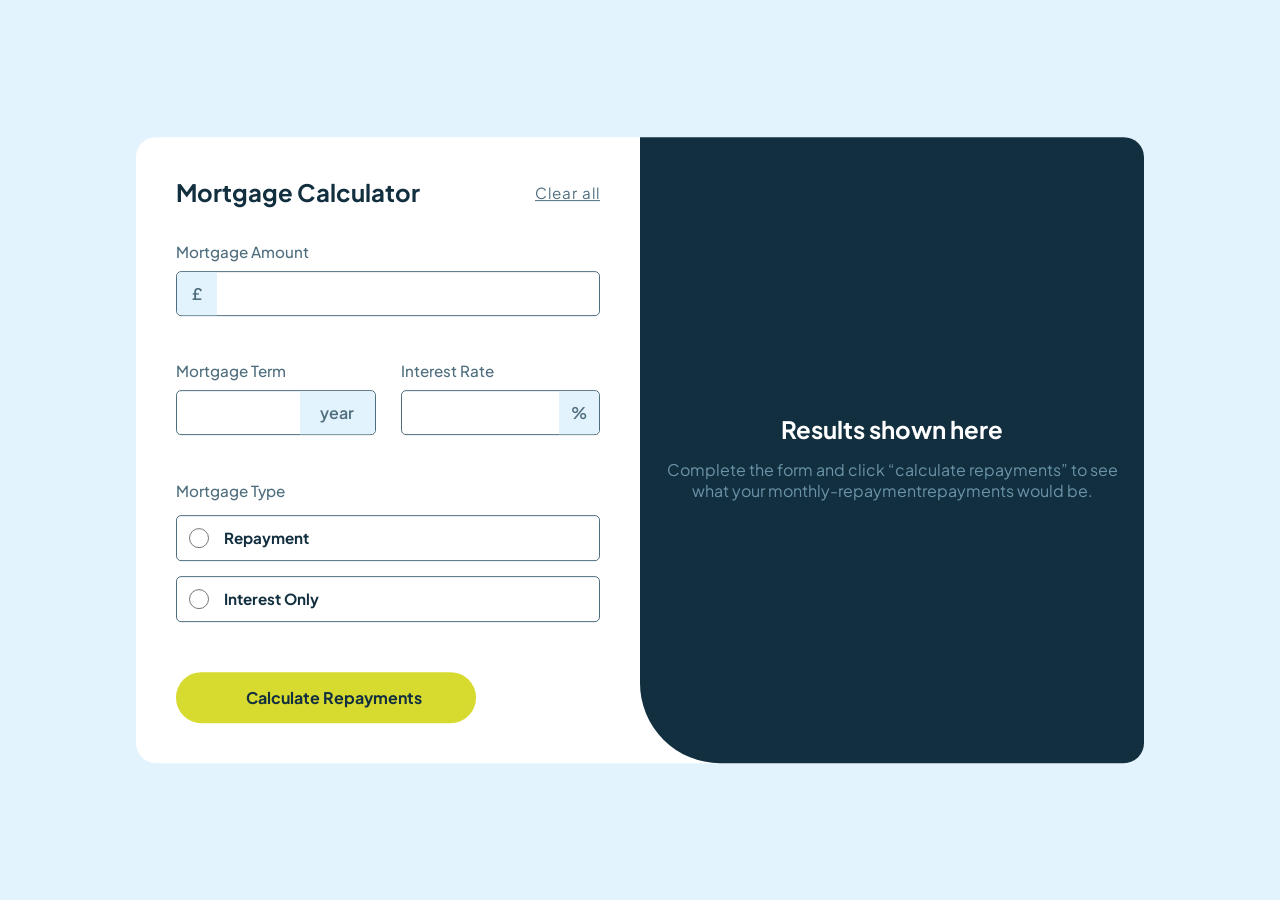
==== Mortgage repayment calculator App/index.html @ c253a46a "Add files via upload" ====
<!DOCTYPE html>
<html lang="en">
  <head>
    <meta charset="UTF-8" />
    <meta name="viewport" content="width=device-width, initial-scale=1.0" />
    <!-- displays site properly based on user's device -->

    <link
      rel="icon"
      type="image/png"
      sizes="32x32"
      href="./assets/images/favicon-32x32.png"
    />

    <title> Mortgage repayment calculator</title>

    <!-- Feel free to remove these styles or customise in your own stylesheet 👍 -->
    <link rel="stylesheet" href="style.css" />
  </head>
  <body>
    <main>
      <section>
        <div class="container">
          <div class="details-container">
            <div class="header-container">
              <h1>Mortgage Calculator</h1>
              <button class="clear-button">Clear all</button>
            </div>
            <form action="">
              <div class="amount">
                <label for="mortgage-amount-input">Mortgage Amount</label>
                <input
                  type="number"
                  id="mortgage-amount-input"
                  name="mortgage-amount-input"
                />
                <div class="pound-symbol symbol-background">&pound;</div>
                <p class="error-msg"></p>
              </div>

              <div class="term-interest-container">
                <div class="term-container">
                  <label for="Mortgage-term">Mortgage Term</label>
                  <input
                    type="number"
                    id="mortgage-term-input"
                    name="mortgage-term-input"
                  />
                  <div class="year-symbol symbol-background">year</div>
                  <p class="error-msg"></p>
                </div>

                <div class="interest-container">
                  <label for="interest-rate">Interest Rate</label>
                  <input
                    type="number"
                    id="interest-rate-input"
                    name="interest-rate"
                  />
                  <div class="percent-symbol symbol-background">%</div>
                  <p class="error-msg"></p>
                </div>
              </div>

              <div class="type-container">
                <label for="Mortgage-type">Mortgage Type</label>
                <label for="repayment-option" class="option repayment-label">
                  <input
                    type="radio"
                    name="Mortgagetype"
                    id="repayment-option"
                    value="repayment"
                  />Repayment
                </label>
                <label
                  for="interest-only-option"
                  class="option interestonly-label"
                >
                  <input
                    type="radio"
                    id="interest-only-option"
                    value="interestonly"
                    name="Mortgagetype"
                  />Interest Only</label
                >
                <p class="error-msg"></p>
              </div>
              <button class="calculate-button">
                <img src="assets/images/icon-calculator.svg" alt="" />
                <span>Calculate Repayments</span>
              </button>
            </form>
          </div>

          <div class="results-container">
            <div class="results-header">
              <img src="assets/images/illustration-empty.svg" alt="" />
              <h2>Results shown here</h2>
              <p class="desc">
                Complete the form and click “calculate repayments” to see what
                your monthly-repaymentrepayments would be.
              </p>
            </div>

            <div class="results-details">
              <h2>Your Results</h2>
              <p>
                Your results are shown below based on the information you
                provided. To adjust the results, edit the form and click
                “calculate repayments” again.
              </p>

              <div class="results-summary">
                <p class="monthly-repayment-label">Your monthly repayment</p>
                <h3 class="monthly-repayment label-amount"></h3>
                <hr />
                <p class="total-repayment-label">
                  total you'll repay over the term
                </p>
                <h3 class="total-repayment label-amount"></h3>
              </div>
            </div>
          </div>
        </div>
      </section>
    </main>
    <script src="app.js"></script>
  </body>
</html>
---- Mortgage repayment calculator App/style.css ----
@import url("https://fonts.googleapis.com/css2?family=Plus+Jakarta+Sans:ital,wght@0,200..800;1,200..800&display=swap");

* {
  margin: 0;
  padding: 0;
  box-sizing: border-box;
  font-family: "Plus Jakarta Sans", sans-serif;
}

:root {
  --Lime: hsl(61, 70%, 52%);
  --Red: hsl(4, 69%, 50%);

  --White: hsl(0, 0%, 100%);
  --Slate100: hsl(202, 86%, 94%);
  --Slate300: hsl(203, 41%, 72%);
  --Slate500: hsl(200, 26%, 54%);
  --Slate700: hsl(200, 24%, 40%);
  --Slate900: hsl(202, 55%, 16%);
}

body {
  background-color: var(--Slate100);
}

.container {
  position: absolute;
  left: 50%;
  top: 50%;
  transform: translate(-50%, -50%);
  display: flex;
  background-color: var(--White);
  border-radius: 20px;
  width: 63em;
}

.details-container {
  width: 50%;
  padding: 2.5rem;
}

.header-container {
  display: flex;
  align-items: center;
  justify-content: space-between;
  margin-bottom: 2.2rem;
}

h1 {
  color: var(--Slate900);
}

.clear-button {
  text-decoration: underline;
  font-size: 0.95em;
  color: var(--Slate700);
  letter-spacing: 1px;
  cursor: pointer;
  background-color: transparent;
  border: none;
}

.amount {
  display: flex;
  flex-direction: column;
  gap: 10px;
  position: relative;
}

.amount > label,
.term-container > label,
.interest-container > label,
.type-container > label {
  color: var(--Slate700);
  font-size: 0.95em;
  font-weight: 500;
}

#mortgage-amount-input,
#mortgage-term-input,
#interest-rate-input {
  width: 100%;
  height: 45px;
  border-radius: 5px;
  border: 1px solid var(--Slate700);
  padding: 10px 10px 10px 55px;
  font-weight: 700;
  font-size: 1em;
  cursor: pointer;
}

#mortgage-amount-input:hover,
#mortgage-term-input:hover,
#interest-rate-input:hover {
  border-color: var(--Lime);
}

.symbol-background {
  background-color: var(--Slate100);
  position: absolute;
  height: 43px;
  top: 30px;
  display: flex;
  align-items: center;
  justify-content: center;
  font-weight: 600;
  color: var(--Slate700);
}

.pound-symbol {
  width: 40px;
  border-radius: 5px 0 0 5px;
  left: 1px;
}

.year-symbol {
  right: 1px;
  width: 75px;
  border-radius: 0 5px 5px 0px;
}

.percent-symbol {
  right: 1px;
  border-radius: 0 5px 5px 0px;
  width: 40px;
}

.term-interest-container {
  display: flex;
  align-items: center;
  gap: 25px;
  margin-top: 2.2rem;
}

.term-container,
.interest-container {
  display: flex;
  flex-direction: column;
  gap: 10px;
  position: relative;
}

#mortgage-term-input,
#interest-rate-input {
  padding: 15px;
}

#mortgage-amount-input:hover + .symbol-background,
#mortgage-term-input:hover + .symbol-background,
#interest-rate-input:hover + .symbol-background {
  background-color: var(--Lime);
}

#mortgage-amount-input:focus-visible + .symbol-background,
#mortgage-term-input:focus-visible + .symbol-background,
#interest-rate-input:focus-visible + .symbol-background {
  background-color: var(--Lime);
}

#mortgage-amount-input:focus-visible,
#mortgage-term-input:focus-visible,
#interest-rate-input:focus-visible {
  outline-color: var(--Lime);
}

input::-webkit-outer-spin-button,
input::-webkit-inner-spin-button {
  -webkit-appearance: none;
  margin: 0;
}

.type-container {
  margin-top: 2.2rem;
  display: flex;
  flex-direction: column;
  gap: 15px;
}

.option {
  width: 100%;
  display: flex;
  align-items: center;
  gap: 15px;
  padding: 12px;
  border: 1px solid var(--Slate700);
  cursor: pointer;
  border-radius: 5px;
  font-weight: 700 !important;
  color: var(--Slate900) !important;
}

.option:hover {
  background-color: hsla(61, 70%, 52%, 0.213);
  border-color: var(--Lime);
}

#interest-only-option,
#repayment-option {
  width: 20px;
  height: 20px;
}

input[type="radio"] {
  accent-color: var(--Lime);
}
.calculate-button {
  margin-top: 2.2rem;
  width: 300px;
  padding: 15px;
  border-radius: 50px;
  border: none;
  background-color: var(--Lime);
  display: flex;
  align-items: center;
  justify-content: center;
  gap: 15px;
  cursor: pointer;
}

.calculate-button > span {
  font-size: 1.2em;
  font-weight: 700;
  color: var(--Slate900);
}

.results-container {
  width: 50%;
  background-color: var(--Slate900);
  border-radius: 0px 20px 20px 80px;
}

.results-header {
  height: 100%;
  display: flex;
  flex-direction: column;
  align-items: center;
  justify-content: center;
}

.results-header > h2 {
  color: var(--White);
  margin: 15px;
}

.desc {
  text-align: center;
  padding-inline: 25px;
  color: var(--Slate500);
}

.results-details {
  display: none;
  position: absolute;
  top: 0;
  padding: 2.5rem;
}

.results-details > h2 {
  margin-bottom: 1rem;
  color: var(--White);
  font-size: 1.45em;
}

.results-details > p {
  color: var(--Slate500);
}

.results-summary {
  margin-top: 2rem;
  background-color: #0e2431;
  padding: 2rem;
  border-radius: 10px;
  border-top: 5px solid var(--Lime);
}

.results-summary > p {
  color: var(--Slate500);
}

.monthly-repayment {
  font-size: 3.2em;
  margin: 25px 0;
  color: var(--Lime);
}

hr {
  border: 1px solid var(--Slate700);
  margin-bottom: 2rem;
}

.total-repayment {
  font-size: 1.8em;
  margin: 10px 0;
  color: var(--White);
}

.error-msg {
  color: var(--Red);
  font-weight: 600;
  font-size: 0.8em;
}

.show {
  display: block;
}

.hide {
  display: none;
}

.error-background {
  background-color: var(--Red);
  color: var(--White);
}

.error-border {
  border-color: var(--Red) !important;
}

.select {
  background-color: hsla(61, 70%, 52%, 0.213);
  border-color: var(--Lime) !important;
}

@media screen and (max-width: 1024px) {
  .container {
    width: 55em;
  }
}

@media screen and (max-width: 800px) {
  section {
    padding: 1rem 0;
  }
  .container {
    position: static;
    margin: auto;
    transform: translate(0, 0);
    height: 100%;
    width: 90%;
    display: flex;
    flex-direction: column;
  }

  .details-container {
    width: 100%;
  }

  .term-interest-container {
    width: 100%;
  }

  .term-container,
  .interest-container {
    width: 100%;
  }

  .results-container {
    width: 100%;
    background-color: var(--Slate900);
    border-radius: 0px 0px 20px 20px;
    padding: 2rem;
  }

  .results-details {
    position: static;
    padding: 0;
  }
}

@media screen and (max-width: 500px) {
  section {
    padding: 0rem 0;
  }
  h1 {
    font-size: 1.4em;
  }
  .container {
    width: 100%;
    border-radius: 0;
  }

  .header-container {
    flex-wrap: wrap;
    gap: 8px;
  }

  .details-container {
    padding: 1.5rem;
  }
  .term-interest-container {
    flex-direction: column;
  }
  .results-container {
    border-radius: 0px;
  }

  .desc {
    padding-inline: 0px;
  }
  .calculate-button {
    margin-inline: auto;
    width: 80%;
  }
}
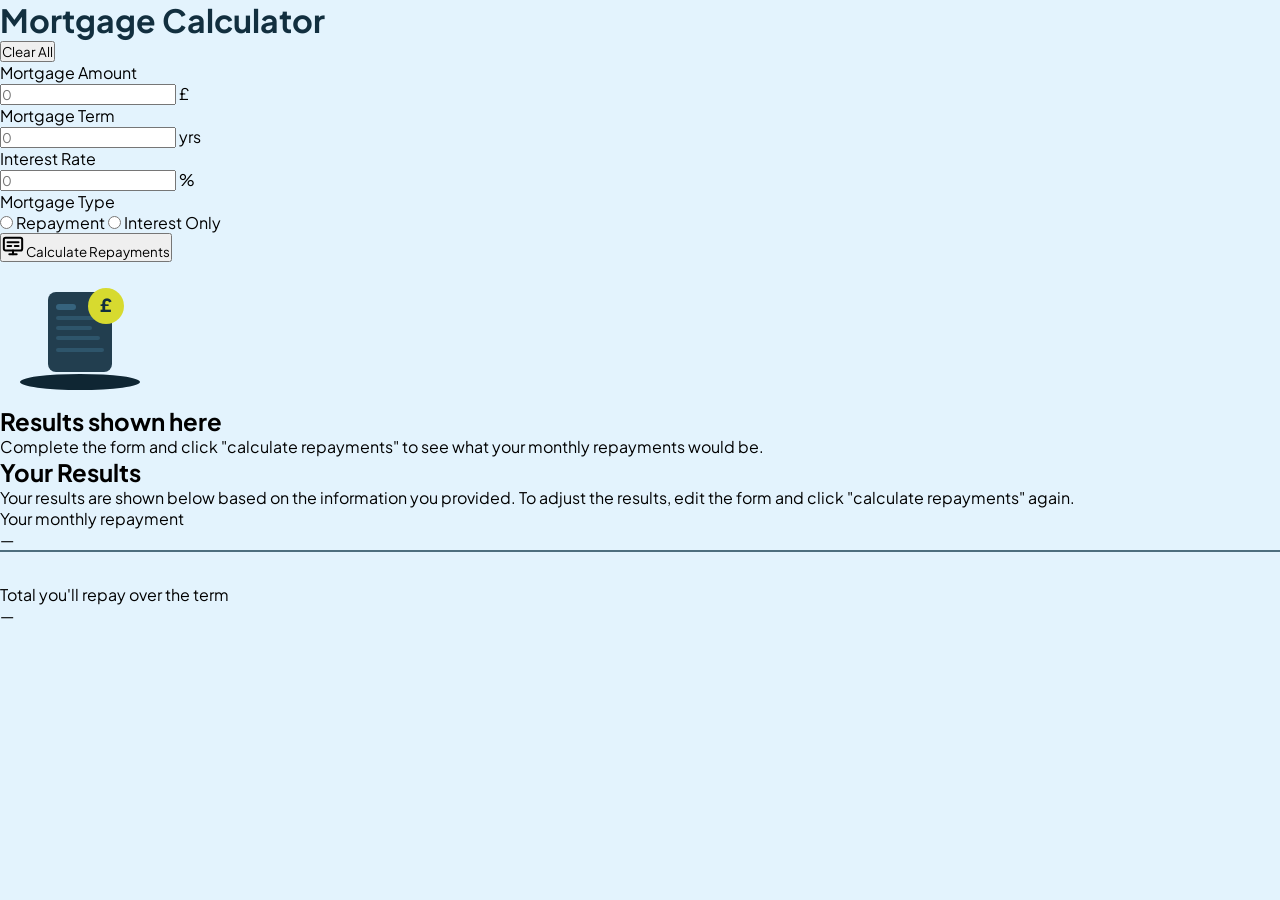
==== commit a7dce38d: "Update index.html Updated HTML structure for better organization and clarity." ====
--- a/Mortgage repayment calculator App/index.html
+++ b/Mortgage repayment calculator App/index.html
@@ -1,129 +1,126 @@
 <!DOCTYPE html>
 <html lang="en">
-  <head>
-    <meta charset="UTF-8" />
-    <meta name="viewport" content="width=device-width, initial-scale=1.0" />
-    <!-- displays site properly based on user's device -->
+<head>
+  <meta charset="UTF-8" />
+  <meta name="viewport" content="width=device-width, initial-scale=1.0" />
+  <title>Mortgage Repayment Calculator</title>
+  <link rel="preconnect" href="https://fonts.googleapis.com" />
+  <link rel="preconnect" href="https://fonts.gstatic.com" crossorigin />
+  <link href="https://fonts.googleapis.com/css2?family=Plus+Jakarta+Sans:wght@400;500;600;700;800&display=swap" rel="stylesheet" />
+  <link rel="stylesheet" href="style.css" />
+</head>
+<body>
 
-    <link
-      rel="icon"
-      type="image/png"
-      sizes="32x32"
-      href="./assets/images/favicon-32x32.png"
-    />
+<div class="card">
 
-    <title> Mortgage repayment calculator</title>
+  <!-- LEFT PANEL -->
+  <div class="panel-left">
+    <div class="panel-header">
+      <h1>Mortgage Calculator</h1>
+      <button class="btn-clear" id="btnClear">Clear All</button>
+    </div>
 
-    <!-- Feel free to remove these styles or customise in your own stylesheet 👍 -->
-    <link rel="stylesheet" href="style.css" />
-  </head>
-  <body>
-    <main>
-      <section>
-        <div class="container">
-          <div class="details-container">
-            <div class="header-container">
-              <h1>Mortgage Calculator</h1>
-              <button class="clear-button">Clear all</button>
-            </div>
-            <form action="">
-              <div class="amount">
-                <label for="mortgage-amount-input">Mortgage Amount</label>
-                <input
-                  type="number"
-                  id="mortgage-amount-input"
-                  name="mortgage-amount-input"
-                />
-                <div class="pound-symbol symbol-background">&pound;</div>
-                <p class="error-msg"></p>
-              </div>
+    <!-- Mortgage Amount -->
+    <div class="field">
+      <label for="inp-amount">Mortgage Amount</label>
+      <div class="input-wrap has-badge-left">
+        <input type="number" id="inp-amount" placeholder="0" />
+        <span class="badge badge-left">£</span>
+      </div>
+      <span class="error-msg" id="err-amount"></span>
+    </div>
 
-              <div class="term-interest-container">
-                <div class="term-container">
-                  <label for="Mortgage-term">Mortgage Term</label>
-                  <input
-                    type="number"
-                    id="mortgage-term-input"
-                    name="mortgage-term-input"
-                  />
-                  <div class="year-symbol symbol-background">year</div>
-                  <p class="error-msg"></p>
-                </div>
+    <!-- Term + Interest Row -->
+    <div class="row-two">
+      <div class="field">
+        <label for="inp-term">Mortgage Term</label>
+        <div class="input-wrap has-badge-right">
+          <input type="number" id="inp-term" placeholder="0" />
+          <span class="badge badge-right">yrs</span>
+        </div>
+        <span class="error-msg" id="err-term"></span>
+      </div>
+      <div class="field">
+        <label for="inp-rate">Interest Rate</label>
+        <div class="input-wrap has-badge-right">
+          <input type="number" id="inp-rate" placeholder="0" step="0.01" />
+          <span class="badge badge-right">%</span>
+        </div>
+        <span class="error-msg" id="err-rate"></span>
+      </div>
+    </div>
 
-                <div class="interest-container">
-                  <label for="interest-rate">Interest Rate</label>
-                  <input
-                    type="number"
-                    id="interest-rate-input"
-                    name="interest-rate"
-                  />
-                  <div class="percent-symbol symbol-background">%</div>
-                  <p class="error-msg"></p>
-                </div>
-              </div>
+    <!-- Mortgage Type -->
+    <div class="field-group">
+      <span class="type-label">Mortgage Type</span>
+      <div class="radio-options">
+        <label class="radio-option" id="lbl-repayment">
+          <input type="radio" name="mortgage-type" value="repayment" id="opt-repayment" />
+          Repayment
+        </label>
+        <label class="radio-option" id="lbl-interest">
+          <input type="radio" name="mortgage-type" value="interest-only" id="opt-interest" />
+          Interest Only
+        </label>
+      </div>
+      <span class="error-msg" id="err-type"></span>
+    </div>
 
-              <div class="type-container">
-                <label for="Mortgage-type">Mortgage Type</label>
-                <label for="repayment-option" class="option repayment-label">
-                  <input
-                    type="radio"
-                    name="Mortgagetype"
-                    id="repayment-option"
-                    value="repayment"
-                  />Repayment
-                </label>
-                <label
-                  for="interest-only-option"
-                  class="option interestonly-label"
-                >
-                  <input
-                    type="radio"
-                    id="interest-only-option"
-                    value="interestonly"
-                    name="Mortgagetype"
-                  />Interest Only</label
-                >
-                <p class="error-msg"></p>
-              </div>
-              <button class="calculate-button">
-                <img src="assets/images/icon-calculator.svg" alt="" />
-                <span>Calculate Repayments</span>
-              </button>
-            </form>
-          </div>
+    <!-- Calculate Button -->
+    <button class="btn-calc" id="btnCalc">
+      <svg xmlns="http://www.w3.org/2000/svg" width="22" height="22" viewBox="0 0 24 24" fill="none"
+        stroke="currentColor" stroke-width="2.2" stroke-linecap="round" stroke-linejoin="round">
+        <rect x="2" y="3" width="20" height="14" rx="2"/>
+        <line x1="8" y1="21" x2="16" y2="21"/>
+        <line x1="12" y1="17" x2="12" y2="21"/>
+        <line x1="6" y1="8" x2="18" y2="8"/>
+        <line x1="6" y1="12" x2="10" y2="12"/>
+        <line x1="14" y1="12" x2="18" y2="12"/>
+      </svg>
+      Calculate Repayments
+    </button>
+  </div>
 
-          <div class="results-container">
-            <div class="results-header">
-              <img src="assets/images/illustration-empty.svg" alt="" />
-              <h2>Results shown here</h2>
-              <p class="desc">
-                Complete the form and click “calculate repayments” to see what
-                your monthly-repaymentrepayments would be.
-              </p>
-            </div>
+  <!-- RIGHT PANEL -->
+  <div class="panel-right">
 
-            <div class="results-details">
-              <h2>Your Results</h2>
-              <p>
-                Your results are shown below based on the information you
-                provided. To adjust the results, edit the form and click
-                “calculate repayments” again.
-              </p>
+    <!-- Empty State -->
+    <div class="state-empty" id="stateEmpty">
+      <svg xmlns="http://www.w3.org/2000/svg" width="160" height="140" viewBox="0 0 160 140" fill="none">
+        <ellipse cx="80" cy="120" rx="60" ry="8" fill="hsl(202,55%,13%)" />
+        <rect x="48" y="30" width="64" height="80" rx="8" fill="hsl(202,40%,22%)" />
+        <rect x="56" y="42" width="20" height="6" rx="3" fill="hsl(202,40%,35%)" />
+        <rect x="56" y="54" width="48" height="4" rx="2" fill="hsl(202,40%,30%)" />
+        <rect x="56" y="64" width="36" height="4" rx="2" fill="hsl(202,40%,30%)" />
+        <rect x="56" y="74" width="44" height="4" rx="2" fill="hsl(202,40%,30%)" />
+        <rect x="56" y="86" width="48" height="4" rx="2" fill="hsl(202,40%,30%)" />
+        <circle cx="106" cy="44" r="18" fill="hsl(61,70%,52%)" />
+        <text x="106" y="50" text-anchor="middle" font-size="18" font-weight="800" fill="hsl(202,55%,16%)">£</text>
+      </svg>
+      <h2>Results shown here</h2>
+      <p>Complete the form and click "calculate repayments" to see what your monthly repayments would be.</p>
+    </div>
 
-              <div class="results-summary">
-                <p class="monthly-repayment-label">Your monthly repayment</p>
-                <h3 class="monthly-repayment label-amount"></h3>
-                <hr />
-                <p class="total-repayment-label">
-                  total you'll repay over the term
-                </p>
-                <h3 class="total-repayment label-amount"></h3>
-              </div>
-            </div>
-          </div>
+    <!-- Results State -->
+    <div class="state-results" id="stateResults">
+      <h2>Your Results</h2>
+      <p>Your results are shown below based on the information you provided. To adjust the results, edit the form and click "calculate repayments" again.</p>
+      <div class="results-box">
+        <div class="result-row">
+          <p class="result-label">Your monthly repayment</p>
+          <p class="result-monthly" id="outMonthly">—</p>
         </div>
-      </section>
-    </main>
-    <script src="app.js"></script>
-  </body>
-</html>+        <hr class="result-divider" />
+        <div>
+          <p class="result-label">Total you'll repay over the term</p>
+          <p class="result-total-amount" id="outTotal">—</p>
+        </div>
+      </div>
+    </div>
+
+  </div>
+</div>
+
+<script src="main.js"></script>
+</body>
+</html>
